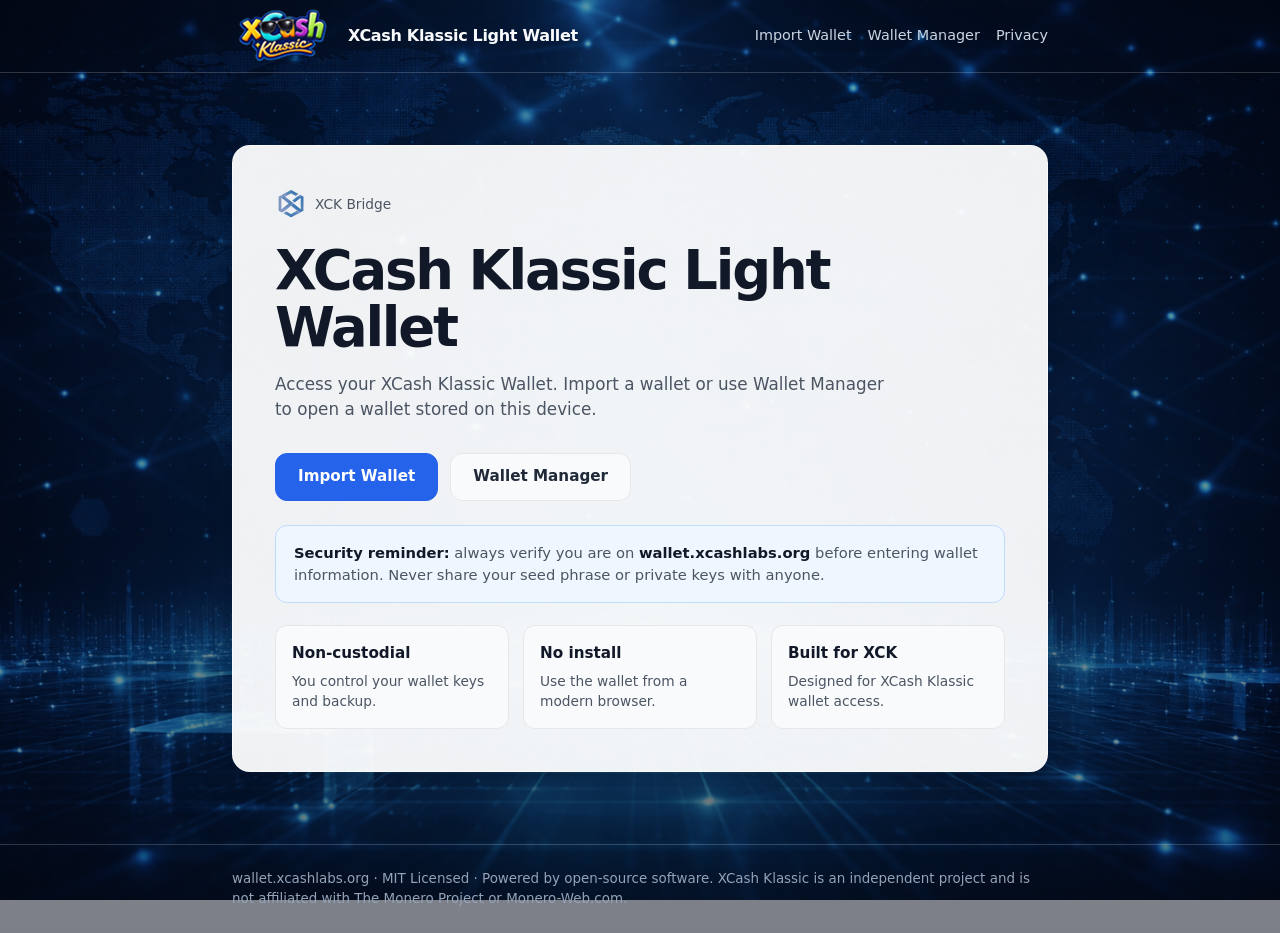
==== index.html @ 1ecffc50 "Update index.html" ====
<!DOCTYPE html>
<html lang="en">

<head>
  <meta charset="UTF-8">
  <meta name="viewport" content="width=device-width, initial-scale=1.0">
  <title>XCash Klassic Light Wallet</title>
  <meta name="description" content="Simple light wallet for XCash Klassic. Access your XCK wallet from the browser.">
  <link rel="canonical" href="https://wallet.xcashlabs.org">
  <link rel="icon" type="image/svg+xml" href="/favicon.svg">
  <link rel="stylesheet" href="style.css">
<body>
  <header>
    <div class="container">
      <nav>
        <a href="/" class="logo">
          <img src="/assets/xck-logo.png" alt="XCash Klassic" class="logo-icon">
          <span>XCash Klassic Light Wallet</span>
        </a>

        <div class="nav-links">
          <a href="/verify">Import Wallet</a>
          <a href="/wallet-mgr">Wallet Manager</a>
          <a href="/privacy">Privacy</a>
        </div>
      </nav>
    </div>
  </header>

  <main>
    <div class="container">
      <section class="wallet-card">
        <div class="status">
          <img src="/assets/logo32x32.png" alt="XCash Klassic" class="status-logo">
          XCK Bridge
        </div>

        <h1>XCash Klassic Light Wallet</h1>

        <p class="lead">
          Access your XCash Klassic Wallet. Import a wallet or use Wallet Manager to open a wallet stored on this device.
        </p>

        <div class="actions">
          <a class="button primary" href="/verify">Import Wallet</a>
          <a class="button secondary" href="/wallet-mgr">Wallet Manager</a>
        </div>

        <div class="notice">
          <strong>Security reminder:</strong>
          always verify you are on <strong>wallet.xcashlabs.org</strong> before entering wallet information.
          Never share your seed phrase or private keys with anyone.
        </div>

        <div class="info-grid">
          <div class="info">
            <h2>Non-custodial</h2>
            <p>You control your wallet keys and backup.</p>
          </div>

          <div class="info">
            <h2>No install</h2>
            <p>Use the wallet from a modern browser.</p>
          </div>

          <div class="info">
            <h2>Built for XCK</h2>
            <p>Designed for XCash Klassic wallet access.</p>
          </div>
        </div>
      </section>
    </div>
  </main>

  <footer>
    <div class="container">
      <div class="footer-meta">
        wallet.xcashlabs.org · MIT Licensed · Powered by open-source software.
        XCash Klassic is an independent project and is not affiliated with The Monero Project or Monero-Web.com.
      </div>
    </div>
  </footer>
</body>
---- style.css ----
:root {
    --text: #f8fafc;
    --muted: #cbd5e1;
    --dim: #94a3b8;
    --dark: #0b1220;
    --card: rgba(255, 255, 255, 0.94);
    --card-text: #111827;
    --card-muted: #4b5563;
    --border: rgba(255, 255, 255, 0.18);
    --light-border: #e5e7eb;
    --accent: #2563eb;
    --accent-hover: #1d4ed8;
    --radius: 18px;
}

* {
    box-sizing: border-box;
    margin: 0;
    padding: 0;
}

html {
    color: var(--text);
    font-family: system-ui, -apple-system, BlinkMacSystemFont, "Segoe UI", sans-serif;
}

body {
    min-height: 100vh;
    display: flex;
    flex-direction: column;
    line-height: 1.5;
    background:
        linear-gradient(rgba(4, 10, 25, 0.38), rgba(4, 10, 25, 0.52)),
        url("/assets/techbg.png") center / cover no-repeat fixed;
}

a {
    color: inherit;
    text-decoration: none;
}

.container {
    width: 100%;
    max-width: 860px;
    margin: 0 auto;
    padding: 0 22px;
}

header {
    border-bottom: 1px solid var(--border);
}

nav {
    min-height: 72px;
    display: flex;
    align-items: center;
    justify-content: space-between;
    gap: 16px;
}

.logo {
    display: flex;
    align-items: center;
    gap: 10px;
    font-weight: 700;
    letter-spacing: -0.02em;
}

.nav-links {
    display: flex;
    gap: 16px;
    align-items: center;
    font-size: 0.9rem;
    color: var(--muted);
}

.nav-links a:hover {
    color: #fff;
}

main {
    flex: 1;
    display: grid;
    place-items: center;
    padding: 72px 0;
}

.wallet-card {
    width: 100%;
    background: var(--card);
    color: var(--card-text);
    border: 1px solid rgba(255, 255, 255, 0.55);
    border-radius: var(--radius);
    padding: 42px;
    box-shadow:
        0 24px 70px rgba(0, 0, 0, 0.22),
        0 2px 8px rgba(15, 23, 42, 0.10);
}

.wallet-entry {
    display: flex;
    justify-content: space-between;
    align-items: center;
    gap: 16px;

    padding: 16px;
    margin-bottom: 12px;

    border: 1px solid var(--light-border);
    border-radius: 12px;

    background: #f8fafc;

    cursor: pointer;

    transition:
        border-color 0.18s ease,
        background-color 0.18s ease,
        box-shadow 0.18s ease,
        transform 0.18s ease;
}

.wallet-entry:hover {
    background: #eef2ff;
    border-color: #93c5fd;
    box-shadow: 0 4px 12px rgba(37, 99, 235, 0.12);
}

.wallet-entry.selected {
    background: #dbeafe;
    border-color: var(--accent);
    box-shadow: 0 0 0 1px var(--accent);
}

.status {
    display: inline-flex;
    align-items: center;
    gap: 8px;
    color: var(--card-muted);
    font-size: 0.86rem;
    margin-bottom: 22px;
}

.status span {
    width: 8px;
    height: 8px;
    background: var(--accent);
    border-radius: 999px;
    box-shadow: 0 0 14px rgba(37, 99, 235, 0.65);
}

h1 {
    color: var(--card-text);
    font-size: clamp(2rem, 5vw, 3.4rem);
    line-height: 1.05;
    letter-spacing: -0.04em;
    margin-bottom: 16px;
}

.lead {
    max-width: 620px;
    margin-bottom: 30px;
    color: var(--card-muted);
    font-size: 1.05rem;
}

.actions {
    display: flex;
    flex-wrap: wrap;
    gap: 12px;
    margin-bottom: 30px;
}

.button {
    display: inline-flex;
    align-items: center;
    justify-content: center;
    min-height: 48px;
    padding: 0 22px;
    border-radius: 12px;
    border: 1px solid transparent;
    font-weight: 650;
    font-size: 0.95rem;
    transition: 0.18s ease;
}

.button.primary {
    background: var(--accent);
    border-color: var(--accent);
    color: #fff;
}

.button.primary:hover {
    background: var(--accent-hover);
    border-color: var(--accent-hover);
}

.button.secondary {
    background: #f8fafc;
    border-color: var(--light-border);
    color: #1f2937;
}

.button.secondary:hover {
    background: #eef2ff;
    border-color: #c7d2fe;
}

.notice {
    background: #eff6ff;
    border: 1px solid #bfdbfe;
    border-radius: 12px;
    padding: 16px 18px;
    color: var(--card-muted);
    font-size: 0.92rem;
}

.notice strong {
    color: var(--card-text);
}

.info-grid {
    display: grid;
    grid-template-columns: repeat(3, 1fr);
    gap: 14px;
    margin-top: 22px;
}

.info {
    background: #f8fafc;
    border: 1px solid var(--light-border);
    border-radius: 12px;
    padding: 16px;
}

.info h2 {
    color: var(--card-text);
    font-size: 0.95rem;
    margin-bottom: 6px;
}

.info p {
    color: var(--card-muted);
    font-size: 0.86rem;
}

footer {
    border-top: 1px solid var(--border);
    color: var(--dim);
    font-size: 0.84rem;
    padding: 24px 0;
}

.footer-meta {
    max-width: 860px;
}

@media (max-width: 720px) {
    nav {
        flex-direction: column;
        align-items: flex-start;
        padding: 18px 0;
    }

    .nav-links {
        flex-wrap: wrap;
        gap: 12px;
    }

    main {
        place-items: start;
        padding: 42px 0;
    }

    .wallet-card {
        padding: 28px 22px;
    }

    .info-grid {
        grid-template-columns: 1fr;
    }

    .button {
        width: 100%;
    }
}

.tabs {
    display: flex;
    background: #f8fafc;
    border: 1px solid var(--light-border);
    border-radius: 12px;
    padding: 4px;
    margin-bottom: 22px;
}

.tab {
    flex: 1;
    padding: 10px 8px;
    border: none;
    border-radius: 9px;
    background: transparent;
    color: var(--card-muted);
    font: inherit;
    font-size: 0.82rem;
    font-weight: 650;
    cursor: pointer;
}

.tab:hover {
    background: #eef2ff;
    color: var(--card-text);
}

.tab.active {
    background: var(--accent);
    color: #fff;
}

.form-section {
    display: none;
}

.form-section.active {
    display: block;
}

.input-group {
    margin-bottom: 16px;
}

.input-group label {
    display: flex;
    justify-content: space-between;
    gap: 12px;
    margin-bottom: 7px;
    color: var(--card-text);
    font-size: 0.84rem;
    font-weight: 650;
}

.input-group .hint {
    color: var(--card-muted);
    font-weight: 400;
    font-size: 0.74rem;
}

.input-group input,
.input-group textarea,
.input-group select {
    width: 100%;
    border: 1px solid var(--light-border);
    border-radius: 12px;
    background: #f8fafc;
    color: var(--card-text);
    padding: 12px 14px;
    font: inherit;
    font-size: 0.9rem;
    outline: none;
}

.input-group textarea {
    min-height: 110px;
    resize: vertical;
}

.input-group input:focus,
.input-group textarea:focus,
.input-group select:focus {
    border-color: var(--accent);
    box-shadow: 0 0 0 3px rgba(37, 99, 235, 0.15);
}

.security-notice {
    display: flex;
    gap: 10px;
    background: #eff6ff;
    border: 1px solid #bfdbfe;
    border-radius: 12px;
    padding: 14px 16px;
    margin-bottom: 16px;
    color: var(--card-muted);
    font-size: 0.84rem;
}

.security-notice svg {
    width: 18px;
    height: 18px;
    flex-shrink: 0;
    color: var(--accent);
    margin-top: 2px;
}

.security-notice strong {
    color: var(--card-text);
}

.btn-primary {
    width: 100%;
    min-height: 48px;
    display: inline-flex;
    align-items: center;
    justify-content: center;
    gap: 8px;
    border: 1px solid var(--accent);
    border-radius: 12px;
    background: var(--accent);
    color: #fff;
    font: inherit;
    font-weight: 650;
    cursor: pointer;
}

.btn-primary:hover {
    background: var(--accent-hover);
    border-color: var(--accent-hover);
}

.btn-primary:disabled {
    opacity: 0.45;
    cursor: not-allowed;
}

.error-msg {
    display: none;
    margin-top: 14px;
    padding: 14px 16px;
    border-radius: 12px;
    background: #fef2f2;
    border: 1px solid #fecaca;
    color: #991b1b;
    font-size: 0.86rem;
}

.error-msg.show {
    display: block;
}

.results {
    display: none;
    margin-top: 24px;
}

.results.show {
    display: block;
}

.result-card {
    background: #f8fafc;
    border: 1px solid var(--light-border);
    border-radius: 12px;
    padding: 16px;
    margin-bottom: 12px;
}

.result-label {
    display: flex;
    justify-content: space-between;
    gap: 12px;
    margin-bottom: 8px;
    color: var(--card-muted);
    font-size: 0.74rem;
    font-weight: 700;
    text-transform: uppercase;
    letter-spacing: 0.04em;
}

.result-value {
    color: var(--card-text);
    font-family: monospace;
    font-size: 0.82rem;
    line-height: 1.6;
    word-break: break-all;
    user-select: text;
}

.result-value.address {
    color: var(--accent);
    font-weight: 650;
}

.result-match {
    padding: 12px 16px;
    border-radius: 12px;
    margin-bottom: 12px;
    font-size: 0.86rem;
    font-weight: 650;
}

.result-match.info {
    background: #eff6ff;
    border: 1px solid #bfdbfe;
    color: var(--accent);
}

.result-match.success {
    background: #f0fdf4;
    border: 1px solid #bbf7d0;
    color: #15803d;
}

.copy-btn {
    border: 1px solid var(--light-border);
    border-radius: 8px;
    background: #fff;
    color: var(--card-muted);
    padding: 4px 10px;
    font: inherit;
    font-size: 0.7rem;
    cursor: pointer;
}

.copy-btn:hover {
    border-color: var(--accent);
    color: var(--accent);
}

.wallet-age-buttons {
    display: flex;
    flex-wrap: wrap;
    gap: 8px;
    margin-top: 8px;
}

.wallet-age-btn {
    padding: 10px 14px;
    border: 1px solid var(--light-border);
    border-radius: 10px;
    background: #f8fafc;
    color: var(--card-text);
    font: inherit;
    font-size: 0.85rem;
    cursor: pointer;
    transition: all 0.18s ease;
}

.wallet-age-btn:hover {
    background: #eef2ff;
    border-color: #93c5fd;
}

.wallet-age-btn.selected,
.wallet-age-btn.active {
    background: var(--accent);
    border-color: var(--accent);
    color: #fff;
}

.dashboard-card {
    max-width: 860px;
}

.conn-bar,
.wallet-header,
.balance-section,
.network-section,
.keys-section {
    margin-bottom: 24px;
}

.conn-bar {
    display: flex;
    align-items: center;
    gap: 8px;
    color: var(--card-muted);
    font-size: 0.85rem;
}

.conn-dot {
    width: 8px;
    height: 8px;
    border-radius: 50%;
}

.conn-dot.connected {
    background: #22c55e;
}

.conn-dot.connecting {
    background: #f59e0b;
}

.conn-dot.disconnected {
    background: #ef4444;
}

.loading {
    display: flex;
    flex-direction: column;
    align-items: center;
    gap: 14px;
    padding: 48px 0;
    color: var(--card-muted);
}

.spinner {
    width: 32px;
    height: 32px;
    border: 3px solid #dbeafe;
    border-top-color: var(--accent);
    border-radius: 50%;
    animation: spin 1s linear infinite;
}

.wallet-address,
.receive-address,
.key-value {
    user-select: text;
    word-break: break-all;
}

.wallet-address {
    background: #f8fafc;
    border: 1px solid var(--light-border);
    border-radius: 12px;
    padding: 14px;
    color: var(--card-muted);
    font-family: monospace;
    font-size: 0.82rem;
    cursor: pointer;
}

.balance-section {
    text-align: center;
}

.balance-label,
.section-title,
.info-label,
.key-label {
    color: var(--card-muted);
    font-size: 0.74rem;
    font-weight: 700;
    text-transform: uppercase;
    letter-spacing: 0.05em;
}

.balance-value {
    margin-top: 4px;
    color: var(--card-text);
    font-size: 2.2rem;
    font-weight: 750;
}

.xmr-symbol {
    color: var(--accent);
    font-size: 1rem;
}

.action-btn {
    display: inline-flex;
    align-items: center;
    justify-content: center;
    gap: 8px;
    min-height: 46px;
    padding: 0 18px;
    border: 1px solid var(--light-border);
    border-radius: 12px;
    background: #f8fafc;
    color: var(--card-text);
    font: inherit;
    font-weight: 650;
    cursor: pointer;
}

.action-btn.primary {
    background: var(--accent);
    border-color: var(--accent);
    color: #fff;
}

.action-btn:hover {
    background: #eef2ff;
}

.action-btn.primary:hover {
    background: var(--accent-hover);
}

.actions {
    display: flex;
    gap: 12px;
    margin-bottom: 24px;
}

.actions .action-btn {
    flex: 1;
}

.action-btn svg {
    width: 18px;
    height: 18px;
    flex-shrink: 0;
}

.network-card,
.info-card {
    background: #f8fafc;
    border: 1px solid var(--light-border);
    border-radius: 12px;
    padding: 16px;
}

/* Keys section */
.keys-section {
    margin-bottom: 24px;
}

.key-card {
    background: #f8fafc;
    border: 1px solid var(--light-border);
    border-radius: 12px;
    padding: 16px;
    margin-bottom: 8px;
    transition: 0.18s ease;
}

.key-card:hover {
    border-color: #c7d2fe;
}

.key-card .key-label {
    display: flex;
    align-items: center;
    justify-content: space-between;
    margin-bottom: 6px;
    font-size: 0.72rem;
    font-weight: 700;
    letter-spacing: 0.04em;
    text-transform: uppercase;
    color: var(--card-muted);
}

.key-card .key-value {
    font-family: monospace;
    font-size: 0.82rem;
    line-height: 1.5;
    word-break: break-all;
    color: var(--card-text);
}

.key-card .key-value.hidden {
    filter: blur(6px);
    user-select: none;
}

.key-toggle {
    color: var(--accent);
    cursor: pointer;
    font-size: 0.75rem;
    font-weight: 600;
}

.network-row {
    display: flex;
    justify-content: space-between;
    gap: 12px;
    padding: 8px 0;
    font-size: 0.86rem;
}

.network-row:not(:last-child) {
    border-bottom: 1px solid var(--light-border);
}

.network-row .label {
    color: var(--card-muted);
}

.network-row .value,
.info-value {
    color: var(--card-text);
    font-family: monospace;
}

.key-card {
    margin-bottom: 10px;
}

.key-value {
    margin-top: 6px;
    color: var(--card-text);
    font-family: monospace;
    font-size: 0.78rem;
    line-height: 1.6;
}

.key-value.hidden {
    filter: blur(6px);
    user-select: none;
}

.key-toggle {
    color: var(--accent);
    cursor: pointer;
}

.disconnect-btn {
    width: 100%;
    min-height: 46px;
    border: 1px solid #fecaca;
    border-radius: 12px;
    background: #fef2f2;
    color: #991b1b;
    font: inherit;
    font-weight: 650;
    cursor: pointer;
}

@keyframes spin {
    to {
        transform: rotate(360deg);
    }
}

/* Wallet header */
.wallet-header {
    padding: 24px 0 16px;
    text-align: center;
}

.wallet-address {
    position: relative;
    margin-bottom: 16px;
    padding: 10px 14px;
    background: #f8fafc;
    border: 1px solid var(--light-border);
    border-radius: 12px;
    color: var(--card-muted);
    font-family: monospace;
    font-size: 0.72rem;
    line-height: 1.5;
    word-break: break-all;
    user-select: all;
    cursor: pointer;
}

.wallet-address:hover {
    background: #eef2ff;
    border-color: #93c5fd;
}

.wallet-address .copy-toast {
    position: absolute;
    top: 50%;
    left: 50%;
    transform: translate(-50%, -50%);
    background: var(--accent);
    color: #fff;
    font-size: 0.72rem;
    font-weight: 650;
    padding: 4px 12px;
    border-radius: 999px;
    opacity: 0;
    visibility: hidden;
    pointer-events: none;
    transition: opacity 0.2s ease, visibility 0.2s ease;
}

.wallet-address .copy-toast.show {
    opacity: 1;
    visibility: visible;
}

.balance-section {
    text-align: center;
    margin-bottom: 24px;
}

.balance-label {
    margin-bottom: 4px;
    color: var(--card-muted);
    font-size: 0.72rem;
    text-transform: uppercase;
    letter-spacing: 0.08em;
}

.balance-value {
    color: var(--card-text);
    font-size: 2rem;
    font-weight: 700;
    letter-spacing: -0.03em;
}

.balance-value .xmr-symbol {
    color: var(--accent);
    font-size: 1rem;
    font-weight: 500;
    margin-left: 6px;
}

.balance-note {
    margin-top: 4px;
    color: var(--card-muted);
    font-size: 0.76rem;
}

.send-prio-btn {
    padding: 10px 8px;
    border: 1px solid var(--light-border);
    border-radius: 10px;
    background: #f8fafc;
    color: var(--card-text);
    font-size: 0.78rem;
    font-weight: 600;
    cursor: pointer;
    transition: all 0.15s ease;
}

.send-prio-btn:hover {
    border-color: var(--accent);
}

.send-prio-btn.active {
    background: var(--accent);
    border-color: var(--accent);
    color: #fff;
}

.mt-16 {
    margin-top: 16px;
}

/* Session password block */
/* Session password block */

.session-box {
  margin-top: 16px;
  padding: 16px;
  background: transparent;
}

.session-label {
  display: block;
  margin-bottom: 8px;
  color: var(--card-muted);
  font-size: 0.74rem;
  font-weight: 700;
  text-transform: uppercase;
  letter-spacing: 0.05em;
}

.session-label span {
  color: var(--card-muted);
  font-weight: 400;
  text-transform: none;
  letter-spacing: 0;
}

.session-password {
  display: block;
  width: 100%;
  box-sizing: border-box;

  margin-bottom: 12px;
  padding: 14px;

  background: #f8fafc;
  border: 1px solid var(--light-border);
  border-radius: 12px;

  color: var(--card-text) !important;
  -webkit-text-fill-color: var(--card-text) !important;
  opacity: 1 !important;

  font-size: 0.9rem;
  font-family: inherit;
  line-height: 1.4;
}

.session-password::placeholder {
  color: var(--card-muted) !important;
  -webkit-text-fill-color: var(--card-muted) !important;
}

.session-password:focus {
  outline: none;
  border-color: var(--accent) !important;
  box-shadow: 0 0 0 3px rgba(59,130,246,0.12);
}

.session-password:hover {
  border-color: var(--accent) !important;
}

.field-error {
  display: none;
  margin: 8px 0 12px;
  color: #dc2626;
  font-size: 0.85rem;
  font-weight: 600;
}

.fade-in{animation:fadeIn .4s ease-out}

.copy-address {
  cursor: pointer;
}

.copy-address:hover {
  text-decoration: underline;
}

.wallet-actions {
  display: flex;
  gap: 8px;
}

.delete-btn {
  background: transparent;
}

/* ─── Modals ─── */
.modal-overlay{display:none;position:fixed;inset:0;background:rgba(0,0,0,0.7);backdrop-filter:blur(8px);z-index:100;align-items:center;justify-content:center;padding:20px}
.modal-overlay.show{display:flex}
.modal{background:var(--bg);border:1px solid var(--border);border-radius:16px;width:100%;max-width:420px;max-height:90vh;overflow-y:auto;animation:fadeIn .25s ease-out}
.modal-header{display:flex;align-items:center;justify-content:space-between;padding:18px 20px;border-bottom:1px solid var(--border)}
.modal-header h2{font-size:1rem;font-weight:600}
.modal-close{background:none;border:none;color:var(--text-dim);font-size:1.2rem;cursor:pointer;padding:4px 8px;border-radius:6px;transition:all .2s}
.modal-close:hover{color:var(--text);background:var(--surface-2)}
.modal-body{padding:20px}

.receive-address{font-family:'JetBrains Mono',monospace;font-size:.62rem;word-break:break-all;line-height:1.6;color:var(--text-mid);padding:12px 14px;background:var(--surface);border:1px solid var(--border);border-radius:var(--radius-sm);margin-bottom:12px;user-select:all;text-align:left}
.btn-outline{width:100%;padding:12px;background:none;border:1px solid var(--border);border-radius:var(--radius-sm);color:var(--text);font-family:'Outfit',sans-serif;font-size:.85rem;font-weight:500;cursor:pointer;transition:all .25s}
.btn-outline:hover{background:var(--surface-2);border-color:rgba(255,255,255,0.12)}
.receive-warning{display:flex;align-items:center;gap:6px;margin-top:14px;font-size:.7rem;color:var(--warning);justify-content:center}
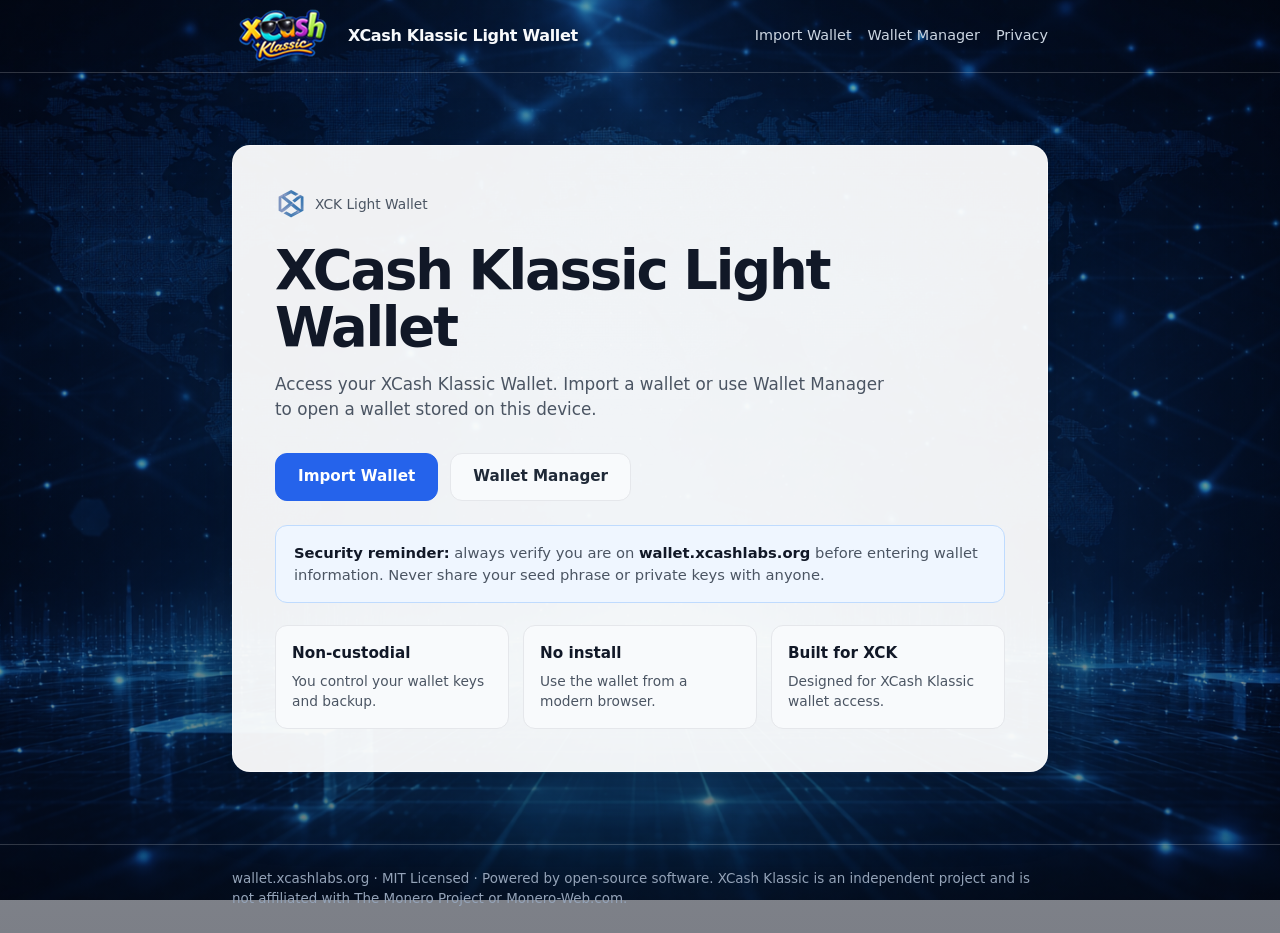
==== commit f2efee23: "Update index.html" ====
--- a/index.html
+++ b/index.html
@@ -32,7 +32,7 @@
       <section class="wallet-card">
         <div class="status">
           <img src="/assets/logo32x32.png" alt="XCash Klassic" class="status-logo">
-          XCK Bridge
+          XCK Light Wallet
         </div>
 
         <h1>XCash Klassic Light Wallet</h1>
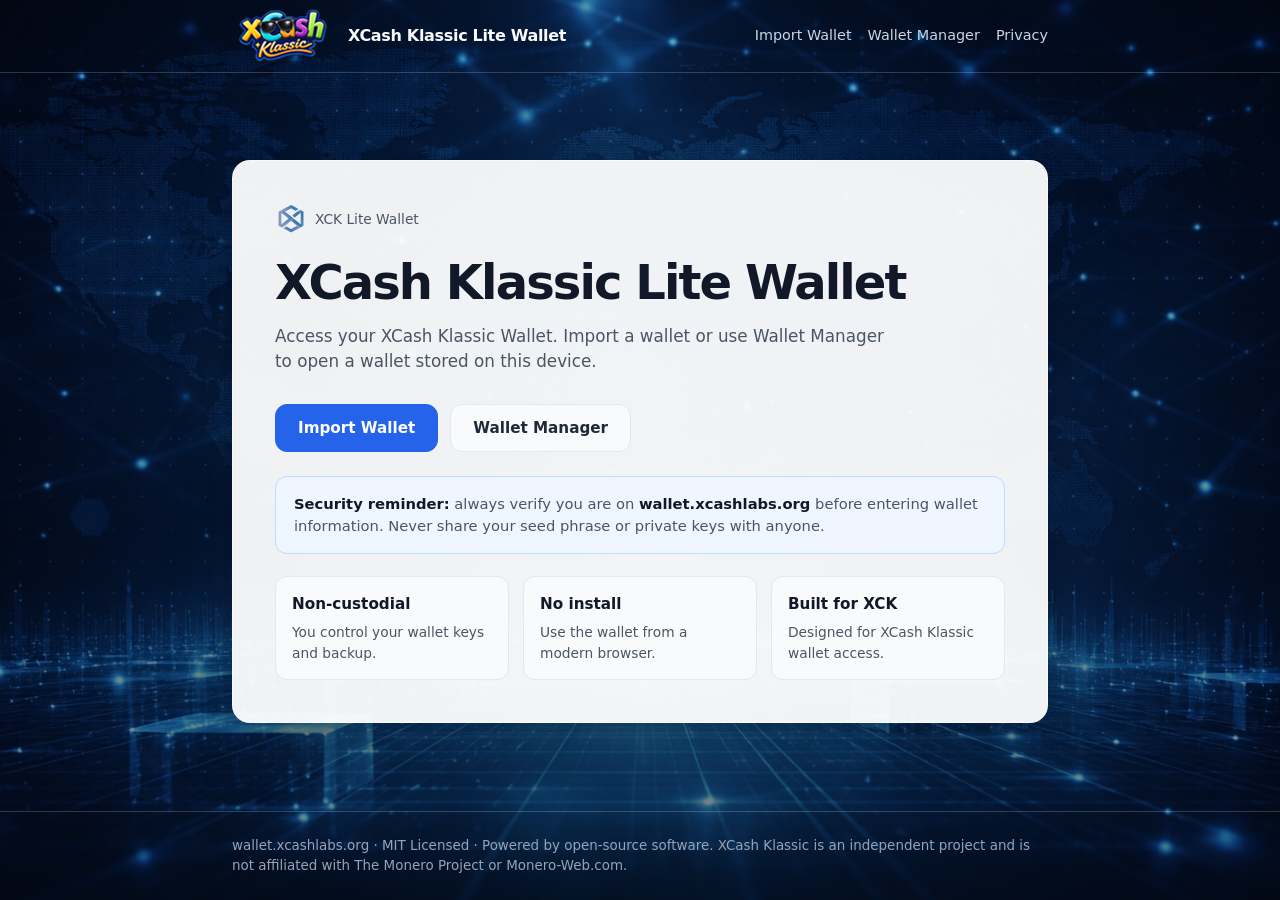
==== commit d01045ff: "Change Light to Lite" ====
--- a/index.html
+++ b/index.html
@@ -4,8 +4,8 @@
 <head>
   <meta charset="UTF-8">
   <meta name="viewport" content="width=device-width, initial-scale=1.0">
-  <title>XCash Klassic Light Wallet</title>
-  <meta name="description" content="Simple light wallet for XCash Klassic. Access your XCK wallet from the browser.">
+  <title>XCash Klassic Lite Wallet</title>
+  <meta name="description" content="Simple lite wallet for XCash Klassic. Access your XCK wallet from the browser.">
   <link rel="canonical" href="https://wallet.xcashlabs.org">
   <link rel="icon" type="image/svg+xml" href="/favicon.svg">
   <link rel="stylesheet" href="style.css">
@@ -15,7 +15,7 @@
       <nav>
         <a href="/" class="logo">
           <img src="/assets/xck-logo.png" alt="XCash Klassic" class="logo-icon">
-          <span>XCash Klassic Light Wallet</span>
+          <span>XCash Klassic Lite Wallet</span>
         </a>
 
         <div class="nav-links">
@@ -32,10 +32,10 @@
       <section class="wallet-card">
         <div class="status">
           <img src="/assets/logo32x32.png" alt="XCash Klassic" class="status-logo">
-          XCK Light Wallet
+          XCK Lite Wallet
         </div>
 
-        <h1>XCash Klassic Light Wallet</h1>
+        <h1>XCash Klassic Lite Wallet</h1>
 
         <p class="lead">
           Access your XCash Klassic Wallet. Import a wallet or use Wallet Manager to open a wallet stored on this device.
--- a/style.css
+++ b/style.css
@@ -151,7 +151,7 @@
 
 h1 {
     color: var(--card-text);
-    font-size: clamp(2rem, 5vw, 3.4rem);
+    font-size: clamp(1.8rem, 4vw, 3rem);
     line-height: 1.05;
     letter-spacing: -0.04em;
     margin-bottom: 16px;
@@ -895,6 +895,28 @@
     font-size: 0.76rem;
 }
 
+.send-priv-btn {
+    padding: 10px 8px;
+    border: 1px solid var(--light-border);
+    border-radius: 10px;
+    background: #f8fafc;
+    color: var(--card-text);
+    font-size: 0.78rem;
+    font-weight: 600;
+    cursor: pointer;
+    transition: all 0.15s ease;
+}
+
+.send-priv-btn:hover {
+    border-color: var(--accent);
+}
+
+.send-priv-btn.active {
+    background: var(--accent);
+    border-color: var(--accent);
+    color: #fff;
+}
+
 .send-prio-btn {
     padding: 10px 8px;
     border: 1px solid var(--light-border);
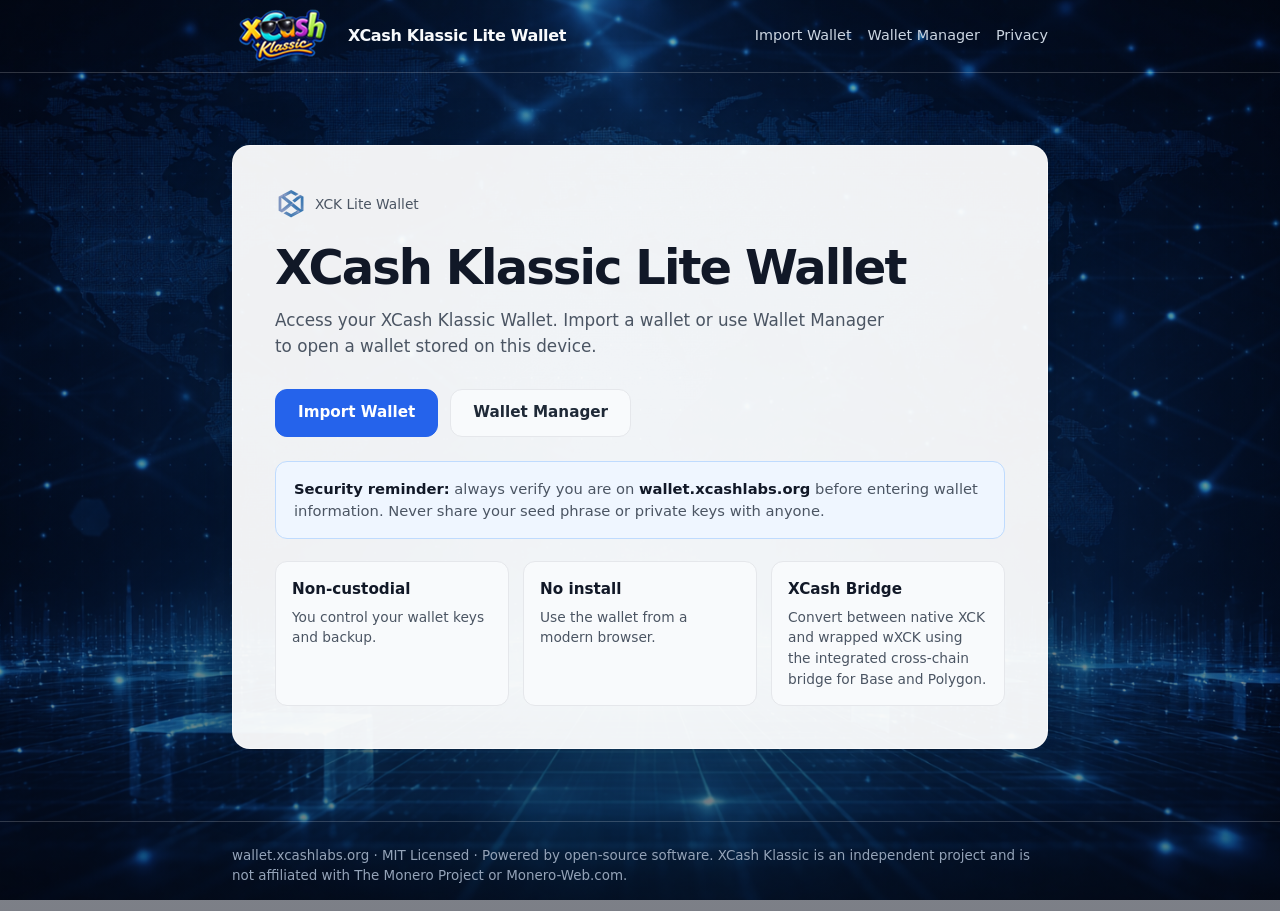
==== commit 043be7c5: "Update index.html" ====
--- a/index.html
+++ b/index.html
@@ -6,6 +6,7 @@
   <meta name="viewport" content="width=device-width, initial-scale=1.0">
   <title>XCash Klassic Lite Wallet</title>
   <meta name="description" content="Simple lite wallet for XCash Klassic. Access your XCK wallet from the browser.">
+  <meta name="talentapp:project_verification" content="3139fc86a21cf104a0d222ee86957e6c949a8e9ef6f4c2545ca1e141af8e0a19afc09388d41f0930132015aadbf26c2ca68dc8084bffbbd5dab11084b0aa6b50">
   <link rel="canonical" href="https://wallet.xcashlabs.org">
   <link rel="icon" type="image/svg+xml" href="/favicon.svg">
   <link rel="stylesheet" href="style.css">
@@ -64,8 +65,8 @@
           </div>
 
           <div class="info">
-            <h2>Built for XCK</h2>
-            <p>Designed for XCash Klassic wallet access.</p>
+            <h2>XCash Bridge</h2>
+            <p>Convert between native XCK and wrapped wXCK using the integrated cross-chain bridge for Base and Polygon.</p>            
           </div>
         </div>
       </section>
--- a/style.css
+++ b/style.css
@@ -1,4 +1,5 @@
 :root {
+    --xmr:#ff6600;
     --text: #f8fafc;
     --muted: #cbd5e1;
     --dim: #94a3b8;
@@ -642,7 +643,7 @@
     font-weight: 750;
 }
 
-.xmr-symbol {
+.xck-symbol {
     color: var(--accent);
     font-size: 1rem;
 }
@@ -882,7 +883,7 @@
     letter-spacing: -0.03em;
 }
 
-.balance-value .xmr-symbol {
+.balance-value .xck-symbol {
     color: var(--accent);
     font-size: 1rem;
     font-weight: 500;
@@ -1031,6 +1032,277 @@
 .delete-btn {
   background: transparent;
 }
+
+.bridge-direction {
+  display: flex;
+  align-items: center;
+  justify-content: center;
+  gap: 16px;
+  margin: 20px 0;
+}
+
+.bridge-token {
+  font-size: 1rem;
+  font-weight: 600;
+}
+
+.bridge-arrow-btn {
+  background: var(--surface-2);
+  border: 1px solid var(--border);
+  border-radius: 50%;
+  color: var(--text);
+  cursor: pointer;
+  font-size: 2rem;
+  font-weight: 900;
+  width: 48px;
+  height: 48px;
+  display: flex;
+  align-items: center;
+  justify-content: center;
+  transition: all 0.2s ease;
+}
+
+.bridge-arrow-btn:hover {
+  background: var(--surface-3);
+  transform: scale(1.05);
+}
+
+.bridge-description {
+  text-align: center;
+  color: var(--text-dim);
+  font-size: 0.85rem;
+  margin-top: 8px;
+}
+
+.bridge-network-selected {
+  border-color: #22c55e !important;
+  color: #22c55e !important;
+  background: rgba(34, 197, 94, 0.1) !important;
+}
+
+.wallet-info {
+  min-width: 0;
+}
+
+.wallet-label {
+  font-weight: 600;
+  color: var(--card-text);
+  margin-bottom: 4px;
+}
+
+.wallet-address {
+  color: var(--text-dim);
+  font-size: 0.85rem;
+}
+
+.wallet-name {
+  font-size: 1.1rem;
+  font-weight: 700;
+  color: var(--dark);
+  margin-bottom: 6px;
+  text-align: center;
+}
+
+.bridge-progress {
+  margin-top: 22px;
+  font-size: 12px;
+}
+
+.bridge-progress-line {
+  width: 100%;
+  height: 6px;
+  background: #2b2f36;
+  border-radius: 999px;
+  overflow: hidden;
+}
+
+#bridge-progress-fill {
+  height: 100%;
+  width: 0%;
+  background: #22c55e;
+  border-radius: 999px;
+  transition: width 0.4s ease;
+}
+
+.bridge-progress-steps {
+  display: flex;
+  justify-content: space-between;
+  margin-top: 8px;
+  color: #888;
+}
+
+.bridge-progress-steps span.active {
+  color: #22c55e;
+  font-weight: 600;
+}
+
+.bridge-progress-steps span.done {
+  color: #22c55e;
+}
+
+.bridge-status {
+  margin-top: 1px;
+  margin-bottom: 12px;
+}
+
+.bridge-status-title {
+  font-size: 13px;
+  font-weight: 600;
+  color: #ddd;
+  margin-bottom: 4px;
+}
+
+#bridge-status-text {
+  font-size: 13px;
+  color: #9ca3af;
+}
+
+.bridge-status-header {
+  display: flex;
+  justify-content: space-between;
+  align-items: center;
+  margin-bottom: 6px;
+}
+
+.bridge-refresh-btn {
+  font-size: 12px;
+  padding: 2px 8px;
+}
+
+.bridge-history-card {
+  background: var(--surface-2);
+  border: 1px solid var(--border);
+  border-radius: 14px;
+  padding: 14px;
+  margin-bottom: 12px;
+}
+
+.bridge-history-card-top {
+  display: flex;
+  justify-content: space-between;
+  align-items: center;
+  gap: 12px;
+  margin-bottom: 6px;
+}
+
+.bridge-history-amount {
+  font-size: 1rem;
+  font-weight: 700;
+  color: var(--text);
+}
+
+.bridge-history-subtitle {
+  font-size: .78rem;
+  color: var(--text-dim);
+  margin-bottom: 12px;
+}
+
+.bridge-history-row {
+  display: flex;
+  justify-content: space-between;
+  gap: 12px;
+  font-size: .78rem;
+  padding: 6px 0;
+  border-top: 1px solid var(--border);
+}
+
+.bridge-history-row span {
+  color: var(--text-dim);
+}
+
+.bridge-history-row strong {
+  color: var(--text);
+  text-align: right;
+  font-weight: 500;
+}
+
+.bridge-status {
+  font-size: .68rem;
+  font-weight: 700;
+  padding: 4px 8px;
+  border-radius: 999px;
+  text-transform: uppercase;
+}
+
+.bridge-status-request {
+  background: rgba(255,255,255,.08);
+  color: var(--text);
+}
+
+.bridge-status-waiting {
+  background: rgba(255, 170, 0, .15);
+  color: #ffaa00;
+}
+
+.bridge-status-confirmed {
+  background: rgba(0, 140, 255, .15);
+  color: #4da6ff;
+}
+
+.bridge-status-complete {
+  background: rgba(0, 200, 120, .15);
+  color: #00c878;
+}
+
+.bridge-status-failed {
+  background: rgba(255, 70, 70, .15);
+  color: #ff4646;
+}
+
+.bridge-status-cancelled {
+  background: rgba(160, 160, 160, .15);
+  color: #aaa;
+}
+
+.bridge-copy-hash {
+  background: var(--surface-3);
+  border: 1px solid var(--border);
+  border-radius: 8px;
+  color: var(--text);
+  font-size: .75rem;
+  cursor: pointer;
+  padding: 4px 10px;
+  transition: background .2s ease;
+}
+
+.bridge-copy-hash:hover {
+  background: var(--surface-4);
+}
+
+.bridge-history-error {
+  margin-top: 10px;
+  padding: 8px 10px;
+  border-radius: 10px;
+  background: rgba(255, 70, 70, .12);
+  color: #ff7777;
+  font-size: .76rem;
+}
+
+.bridge-history-empty {
+  color: var(--text-dim);
+  text-align: center;
+  padding: 20px 0;
+  font-size: .85rem;
+}
+
+.bridge-history-link {
+  font-size: 0.75rem;
+  color: var(--xmr);
+  text-decoration: none;
+  font-weight: 600;
+}
+
+.bridge-history-link:hover {
+  text-decoration: underline;
+}
+
+.bridge-start-time {
+  margin-left: .35rem;
+  font-size: .72rem;
+  color: #8b8b8b;
+  font-weight: 400;
+}
+.modal-start-body{padding:10px}
 
 /* ─── Modals ─── */
 .modal-overlay{display:none;position:fixed;inset:0;background:rgba(0,0,0,0.7);backdrop-filter:blur(8px);z-index:100;align-items:center;justify-content:center;padding:20px}
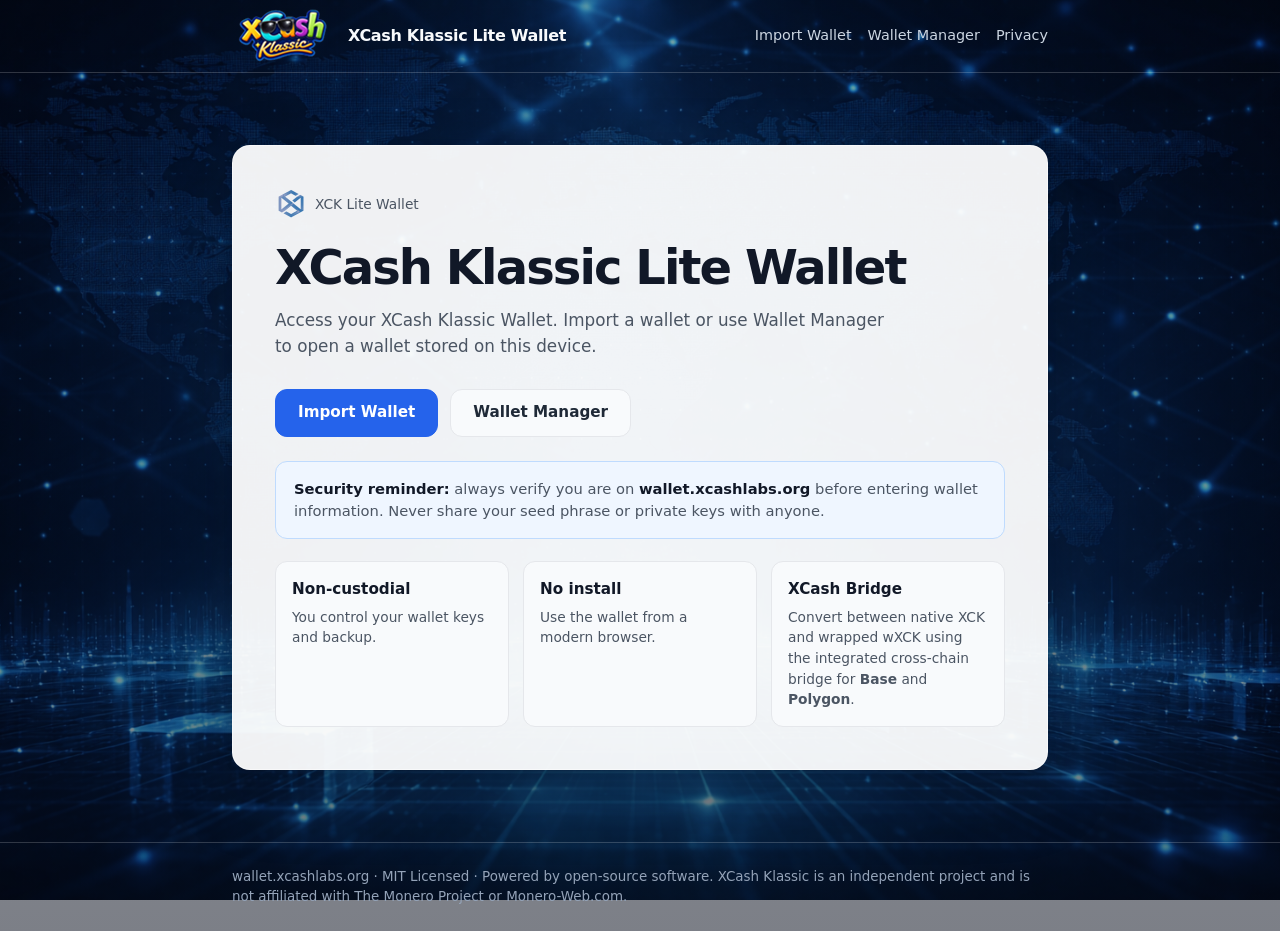
==== commit 5b8e7a9c: "Update index.html" ====
--- a/index.html
+++ b/index.html
@@ -66,7 +66,7 @@
 
           <div class="info">
             <h2>XCash Bridge</h2>
-            <p>Convert between native XCK and wrapped wXCK using the integrated cross-chain bridge for Base and Polygon.</p>            
+            <p>Convert between native XCK and wrapped wXCK using the integrated cross-chain bridge for <b>Base</b> and <b>Polygon</b>.</p>            
           </div>
         </div>
       </section>
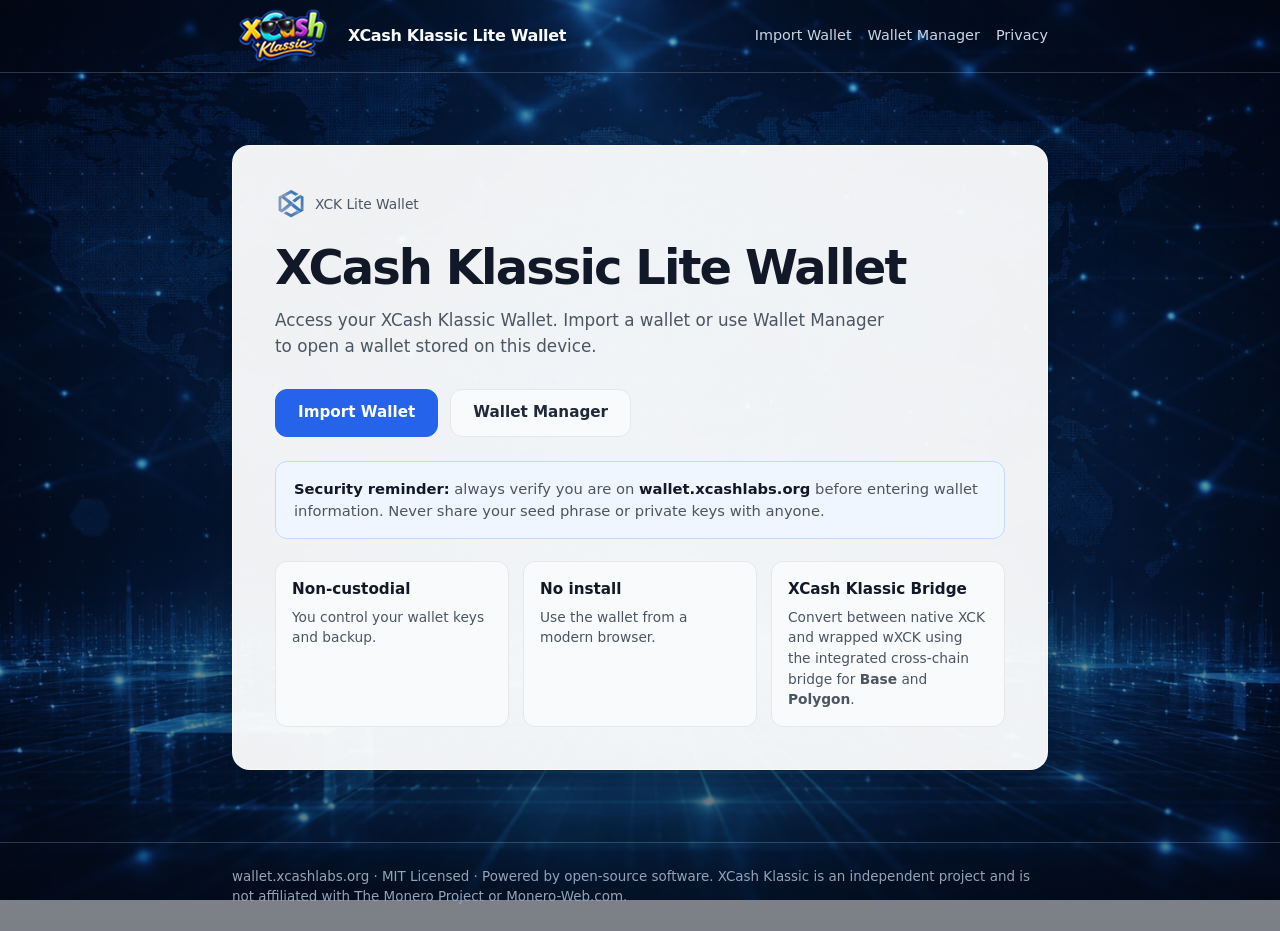
==== commit 168bb8ff: "Update index.html" ====
--- a/index.html
+++ b/index.html
@@ -65,7 +65,7 @@
           </div>
 
           <div class="info">
-            <h2>XCash Bridge</h2>
+            <h2>XCash Klassic Bridge</h2>
             <p>Convert between native XCK and wrapped wXCK using the integrated cross-chain bridge for <b>Base</b> and <b>Polygon</b>.</p>            
           </div>
         </div>
